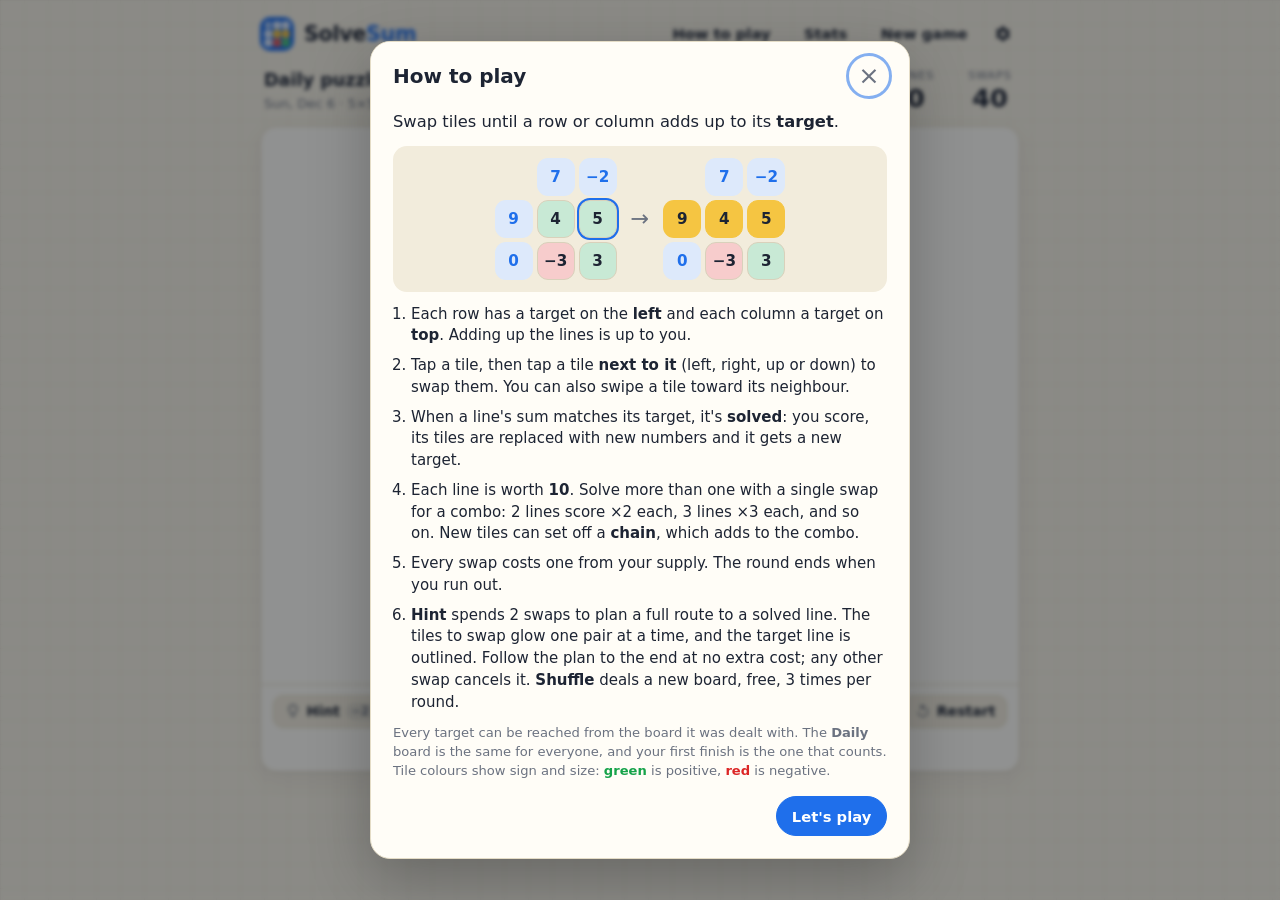
==== public/index.html @ 59e0a403 "Add SolveSum web game A single-page web version of the SolveSum Expo app, served as static assets fr" ====
<!doctype html>
<html lang="en">
<head>
  <meta charset="utf-8">
  <meta name="viewport" content="width=device-width, initial-scale=1, viewport-fit=cover">
  <title>SolveSum — a daily number-swapping sum puzzle</title>
  <meta name="description" content="Swap neighbouring tiles until a row or column adds up to its target. Clear lines, chain combos and make every swap count. A new SolveSum puzzle every day.">
  <meta name="theme-color" content="#f6f1e3" media="(prefers-color-scheme: light)">
  <meta name="theme-color" content="#10151c" media="(prefers-color-scheme: dark)">
  <link rel="canonical" href="https://solvesum.tryonlinux.com/">

  <meta property="og:type" content="website">
  <meta property="og:site_name" content="SolveSum">
  <meta property="og:title" content="SolveSum">
  <meta property="og:description" content="Swap tiles, match the sums, clear the lines. A new number puzzle every day.">
  <meta property="og:url" content="https://solvesum.tryonlinux.com/">
  <meta property="og:image" content="https://solvesum.tryonlinux.com/og-image.png">
  <meta property="og:image:type" content="image/png">
  <meta property="og:image:width" content="1200">
  <meta property="og:image:height" content="630">
  <meta property="og:image:alt" content="A grid of green and red number tiles with target sums along the top and left edges">
  <meta name="twitter:card" content="summary_large_image">
  <meta name="twitter:title" content="SolveSum">
  <meta name="twitter:description" content="Swap tiles, match the sums, clear the lines. A new number puzzle every day.">
  <meta name="twitter:image" content="https://solvesum.tryonlinux.com/og-image.png">

  <link rel="icon" href="favicon.svg" type="image/svg+xml">
  <link rel="apple-touch-icon" href="apple-touch-icon.png">
  <link rel="manifest" href="site.webmanifest">
  <meta name="apple-mobile-web-app-title" content="SolveSum">
  <link rel="stylesheet" href="style.css">
  <script type="application/ld+json">
  {
    "@context": "https://schema.org",
    "@type": "VideoGame",
    "name": "SolveSum",
    "url": "https://solvesum.tryonlinux.com/",
    "image": "https://solvesum.tryonlinux.com/og-image.png",
    "description": "A number puzzle. Swap neighbouring tiles on a grid until a row or column adds up to the target shown beside it. Solved lines refresh and score points; solve several with one swap for a combo. A new daily puzzle for everyone, plus random games from 2×2 to 10×10.",
    "genre": ["Puzzle", "Educational"],
    "applicationCategory": "Game",
    "gamePlatform": "Web browser",
    "playMode": "SinglePlayer",
    "operatingSystem": "Any",
    "inLanguage": "en",
    "author": { "@type": "Person", "name": "Jordan Tryon" },
    "offers": { "@type": "Offer", "price": "0", "priceCurrency": "USD" }
  }
  </script>
</head>
<body>
  <header class="topbar">
    <a class="brand" href="./" aria-label="SolveSum home">
      <img class="brand-mark" src="favicon.svg" alt="" width="34" height="34">
      <span class="brand-word">Solve<b>Sum</b></span>
    </a>
    <nav class="topnav">
      <button class="btn ghost" data-open="help" aria-label="How to play"><span class="lbl-full">How to play</span><span class="lbl-short">Help</span></button>
      <button class="btn ghost" data-open="stats" aria-label="Stats">Stats</button>
      <button class="btn ghost" data-open="new" aria-label="New game"><span class="lbl-full">New game</span><span class="lbl-short">New</span></button>
      <button class="btn ghost icon-btn" data-open="settings" aria-label="Settings">
        <svg viewBox="0 0 24 24" width="18" height="18" aria-hidden="true"><path fill="currentColor" d="M19.14 12.94c.04-.3.06-.61.06-.94s-.02-.64-.07-.94l2.03-1.58a.49.49 0 0 0 .12-.61l-1.92-3.32a.49.49 0 0 0-.59-.22l-2.39.96a7.03 7.03 0 0 0-1.62-.94l-.36-2.54A.48.48 0 0 0 13.92 2h-3.84a.48.48 0 0 0-.48.41l-.36 2.54c-.59.24-1.13.56-1.62.94l-2.39-.96a.49.49 0 0 0-.59.22L2.72 8.47a.48.48 0 0 0 .12.61l2.03 1.58c-.05.3-.07.63-.07.94s.02.64.07.94l-2.03 1.58a.49.49 0 0 0-.12.61l1.92 3.32c.12.22.37.29.59.22l2.39-.96c.5.38 1.03.7 1.62.94l.36 2.54c.05.24.24.41.48.41h3.84c.24 0 .44-.17.47-.41l.36-2.54c.59-.24 1.13-.56 1.62-.94l2.39.96c.22.08.47 0 .59-.22l1.92-3.32a.48.48 0 0 0-.12-.61l-2.01-1.58ZM12 15.6A3.6 3.6 0 1 1 12 8.4a3.6 3.6 0 0 1 0 7.2Z"/></svg>
      </button>
    </nav>
  </header>

  <main class="wrap">
    <section class="hud">
      <div class="hud-name">
        <span id="hudTitle">Daily puzzle</span>
        <span class="muted small" id="hudSub"></span>
      </div>
      <div class="hud-stat"><span class="label">Score</span><strong id="hudScore">0</strong></div>
      <div class="hud-stat"><span class="label">Lines</span><strong id="hudLines">0</strong></div>
      <div class="hud-stat"><span class="label">Swaps</span><strong id="hudSwaps">0</strong></div>
    </section>

    <section class="card board-card">
      <div class="stage" id="stage">
        <div class="board" id="board">
          <div class="corner" aria-hidden="true">Σ</div>
          <div class="col-heads" id="colHeads" role="group" aria-label="Column targets"></div>
          <div class="row-heads" id="rowHeads" role="group" aria-label="Row targets"></div>
          <div class="tiles" id="tiles" role="group" aria-label="Tiles. Use arrow keys to move, Enter to pick a tile, then Enter on a neighbour to swap."></div>
        </div>
        <div class="float" id="float" aria-hidden="true"></div>
      </div>

      <div class="tools">
        <button class="tool" id="hintBtn">
          <svg viewBox="0 0 24 24" width="16" height="16" aria-hidden="true"><path fill="currentColor" d="M9 21h6v-1.5H9V21Zm3-19a7 7 0 0 0-4 12.74V17a1 1 0 0 0 1 1h6a1 1 0 0 0 1-1v-2.26A7 7 0 0 0 12 2Zm2.85 11.1-.85.6V16h-4v-2.3l-.85-.6a5 5 0 1 1 5.7 0Z"/></svg>
          Hint <span class="cost">−2 swaps</span>
        </button>
        <button class="tool" id="shuffleBtn">
          <svg viewBox="0 0 24 24" width="16" height="16" aria-hidden="true"><path fill="currentColor" d="M10.59 9.17 5.41 4 4 5.41l5.17 5.17 1.42-1.41ZM14.5 4l2.04 2.04L4 18.59 5.41 20 17.96 7.46 20 9.5V4h-5.5Zm.33 9.41-1.41 1.41 3.13 3.13L14.5 20H20v-5.5l-2.04 2.04-3.13-3.13Z"/></svg>
          Shuffle <span class="cost" id="shuffleLeft">3 left</span>
        </button>
        <span class="spacer"></span>
        <button class="tool" id="restartBtn">
          <svg viewBox="0 0 24 24" width="16" height="16" aria-hidden="true"><path fill="currentColor" d="M12 5V1L7 6l5 5V7a6 6 0 1 1-6 6H4a8 8 0 1 0 8-8Z"/></svg>
          <span id="restartLbl">Restart</span>
        </button>
      </div>
      <p class="msg" id="msg" aria-live="polite"></p>
    </section>

    <section class="card done-bar" id="doneBar" hidden>
      <div>
        <strong id="doneTitle">Out of swaps</strong>
        <div class="muted small" id="doneSub"></div>
      </div>
      <div class="inline">
        <button class="btn" data-open="finish">Results</button>
        <button class="btn primary" data-open="new">New game</button>
      </div>
    </section>

    <noscript><section class="card notfound"><p>SolveSum needs JavaScript to run.</p></section></noscript>
  </main>

  <footer class="foot">
    <span>SolveSum</span> · <span id="footGame"></span> ·
    <a class="foot-link" href="https://github.com/tryonlinux/solvesum-web" target="_blank" rel="noopener noreferrer">
      <svg class="gh" viewBox="0 0 16 16" width="14" height="14" aria-hidden="true"><path fill="currentColor" d="M8 0C3.58 0 0 3.58 0 8c0 3.54 2.29 6.53 5.47 7.59.4.07.55-.17.55-.38 0-.19-.01-.82-.01-1.49-2.01.37-2.53-.49-2.69-.94-.09-.23-.48-.94-.82-1.13-.28-.15-.68-.52-.01-.53.63-.01 1.08.58 1.23.82.72 1.21 1.87.87 2.33.66.07-.52.28-.87.51-1.07-1.78-.2-3.64-.89-3.64-3.95 0-.87.31-1.59.82-2.15-.08-.2-.36-1.02.08-2.12 0 0 .67-.21 2.2.82.64-.18 1.32-.27 2-.27.68 0 1.36.09 2 .27 1.53-1.04 2.2-.82 2.2-.82.44 1.1.16 1.92.08 2.12.51.56.82 1.27.82 2.15 0 3.07-1.87 3.75-3.65 3.95.29.25.54.73.54 1.48 0 1.07-.01 1.93-.01 2.2 0 .21.15.46.55.38A8.012 8.012 0 0 0 16 8c0-4.42-3.58-8-8-8Z"/></svg>
      Source
    </a> ·
    <a class="foot-link" href="https://par.tryonlinux.com/">Also try Par for the Curve ⛳</a>
  </footer>

  <div class="toast" id="toast" role="status" aria-live="polite"></div>

  <!-- How to play -->
  <dialog id="dlg-help">
    <div class="dlg">
      <header><h2>How to play</h2><button class="x" data-close aria-label="Close">×</button></header>
      <p class="lead">Swap tiles until a row or column adds up to its <b>target</b>.</p>
      <div class="demo" aria-hidden="true">
        <div class="demo-grid">
          <span class="d-hdr"></span><span class="d-hdr">7</span><span class="d-hdr">−2</span>
          <span class="d-hdr">9</span><span class="d-tile pos">4</span><span class="d-tile pos d-sel">5</span>
          <span class="d-hdr">0</span><span class="d-tile neg">−3</span><span class="d-tile pos">3</span>
        </div>
        <div class="demo-arrow">→</div>
        <div class="demo-grid">
          <span class="d-hdr"></span><span class="d-hdr">7</span><span class="d-hdr">−2</span>
          <span class="d-hdr d-hit">9</span><span class="d-tile pos d-hit">4</span><span class="d-tile pos d-hit">5</span>
          <span class="d-hdr">0</span><span class="d-tile neg">−3</span><span class="d-tile pos">3</span>
        </div>
      </div>
      <ol class="steps">
        <li>Each row has a target on the <b>left</b> and each column a target on <b>top</b>. Adding up the lines is up to you.</li>
        <li>Tap a tile, then tap a tile <b>next to it</b> (left, right, up or down) to swap them. You can also swipe a tile toward its neighbour.</li>
        <li>When a line's sum matches its target, it's <b>solved</b>: you score, its tiles are replaced with new numbers and it gets a new target.</li>
        <li>Each line is worth <b>10</b>. Solve more than one with a single swap for a combo: 2 lines score ×2 each, 3 lines ×3 each, and so on. New tiles can set off a <b>chain</b>, which adds to the combo.</li>
        <li>Every swap costs one from your supply. The round ends when you run out.</li>
        <li><b>Hint</b> spends 2 swaps to plan a full route to a solved line. The tiles to swap glow one pair at a time, and the target line is outlined. Follow the plan to the end at no extra cost; any other swap cancels it. <b>Shuffle</b> deals a new board, free, 3 times per round.</li>
      </ol>
      <p class="fine">Every target can be reached from the board it was dealt with. The <b>Daily</b> board is the same for everyone, and your first finish is the one that counts. Tile colours show sign and size: <span class="c-pos">green</span> is positive, <span class="c-neg">red</span> is negative.</p>
      <div class="dlg-actions"><button class="btn primary" data-close>Let's play</button></div>
    </div>
  </dialog>

  <!-- Stats -->
  <dialog id="dlg-stats">
    <div class="dlg">
      <header><h2>Your stats</h2><button class="x" data-close aria-label="Close">×</button></header>
      <div class="stat-grid" id="statGrid"></div>
      <p class="center muted small" id="statNext"></p>
      <h3>Best by grid size</h3>
      <div class="size-bests" id="sizeBests"></div>
      <h3>Recent rounds</h3>
      <div id="recentRounds"></div>
      <p class="fine">Stats are saved in this browser only. They don't sync to your other devices.</p>
    </div>
  </dialog>

  <!-- New game -->
  <dialog id="dlg-new">
    <div class="dlg">
      <header><h2>New game</h2><button class="x" data-close aria-label="Close">×</button></header>
      <div class="option">
        <div>
          <strong>Daily puzzle</strong>
          <div class="muted small" id="dailyStatus">Same 5×5 board for everyone today.</div>
        </div>
        <button class="btn primary" id="playDaily">Play daily</button>
      </div>
      <div class="option">
        <div>
          <strong>Random game</strong>
          <div class="muted small">A new board, with a code you can share.</div>
        </div>
        <div class="inline">
          <div class="stepper" role="group" aria-label="Grid size">
            <button class="tool icon" id="sizeDown" aria-label="Smaller grid">−</button>
            <output id="sizeValue" aria-live="polite">6×6</output>
            <button class="tool icon" id="sizeUp" aria-label="Bigger grid">+</button>
          </div>
          <button class="btn" id="playRandom">Start</button>
        </div>
      </div>
      <form class="option" id="codeForm">
        <label for="codeInput"><strong>Game code</strong>
          <span class="muted small">Play a friend's board.</span></label>
        <div class="inline">
          <input id="codeInput" maxlength="11" placeholder="e.g. K3F9QZ-6" autocapitalize="characters" autocomplete="off" spellcheck="false">
          <button class="btn">Go</button>
        </div>
      </form>
      <div class="option subtle">
        <div>
          <strong>Current game</strong>
          <div class="muted small" id="currentGameInfo"></div>
        </div>
        <button class="btn ghost" id="copyLink">Copy link</button>
      </div>
    </div>
  </dialog>

  <!-- Settings -->
  <dialog id="dlg-settings">
    <div class="dlg">
      <header><h2>Settings</h2><button class="x" data-close aria-label="Close">×</button></header>
      <label class="option switch-row">
        <span><strong>Tile colours</strong><span class="muted small">Tint tiles green or red by sign and size.</span></span>
        <input type="checkbox" role="switch" class="switch" data-setting="colors">
      </label>
      <label class="option switch-row">
        <span><strong>Highlight swaps</strong><span class="muted small">Outline the tiles a selected tile can swap with.</span></span>
        <input type="checkbox" role="switch" class="switch" data-setting="moves">
      </label>
      <label class="option switch-row">
        <span><strong>Sound</strong><span class="muted small">Quiet clicks and chimes.</span></span>
        <input type="checkbox" role="switch" class="switch" data-setting="sound">
      </label>
    </div>
  </dialog>

  <!-- Round complete -->
  <dialog id="dlg-finish">
    <div class="dlg">
      <header><h2 id="finTitle">Round complete</h2><button class="x" data-close aria-label="Close">×</button></header>
      <div class="big-score"><strong id="finScore">0</strong><span class="muted">points</span></div>
      <p class="center muted" id="finLine"></p>
      <p class="center badge-line" id="finBadge" hidden></p>
      <pre class="emoji-card" id="finEmoji"></pre>
      <p class="center muted small" id="finNext"></p>
      <div class="dlg-actions">
        <button class="btn" id="shareBtn">Share result</button>
        <button class="btn ghost" data-open="stats">Stats</button>
        <button class="btn primary" data-open="new">New game</button>
      </div>
    </div>
  </dialog>

  <script src="game.js"></script>
</body>
</html>
---- public/style.css ----
:root {
  --bg: #f6f1e3;
  --surface: #fffdf7;
  --surface-2: #f2ecdc;
  --ink: #1d2433;
  --muted: #6b7280;
  --line: #e4dcc6;
  --accent: #1f6feb;
  --accent-hover: #1a5fcc;
  --accent-ink: #ffffff;
  --accent-soft: #dde9fb;
  --tile: #ffffff;
  --tile-edge: #d9d1bb;
  --pos: #16a34a;
  --neg: #dc2626;
  --tint-max: 78%;
  --select: #bfe0f5;
  --gold: #f5c542;
  --warn: #c2410c;
  --paper-line: rgba(29, 36, 51, 0.035);
  --radius: 16px;
  --shadow: 0 1px 2px rgba(29, 36, 51, 0.05), 0 8px 24px rgba(29, 36, 51, 0.06);
  --font: ui-rounded, "SF Pro Rounded", system-ui, -apple-system, "Segoe UI", Roboto, "Helvetica Neue", Arial, sans-serif;
  color-scheme: light;
}

@media (prefers-color-scheme: dark) {
  :root {
    --bg: #10151c;
    --surface: #171e27;
    --surface-2: #1d2631;
    --ink: #e7eaee;
    --muted: #97a1ae;
    --line: #293441;
    --accent: #5b9dff;
    --accent-hover: #74adff;
    --accent-ink: #06142b;
    --accent-soft: #18263a;
    --tile: #222c38;
    --tile-edge: #33404f;
    --pos: #22c55e;
    --neg: #ef4444;
    --tint-max: 45%;
    --select: #1f4a6e;
    --gold: #b98f1c;
    --warn: #fb923c;
    --paper-line: rgba(255, 255, 255, 0.025);
    --shadow: 0 1px 2px rgba(0, 0, 0, 0.3), 0 8px 24px rgba(0, 0, 0, 0.25);
    color-scheme: dark;
  }
}

* { box-sizing: border-box; }
[hidden] { display: none !important; }

html { -webkit-text-size-adjust: 100%; }

body {
  margin: 0;
  font-family: var(--font);
  font-size: 15px;
  line-height: 1.45;
  color: var(--ink);
  background-color: var(--bg);
  background-image:
    linear-gradient(var(--paper-line) 1px, transparent 1px),
    linear-gradient(90deg, var(--paper-line) 1px, transparent 1px);
  background-size: 24px 24px;
  min-height: 100vh;
  padding-inline: max(16px, env(safe-area-inset-left)) max(16px, env(safe-area-inset-right));
}

button, input, output { font: inherit; color: inherit; }

.muted { color: var(--muted); }
.small { font-size: 0.82rem; }
.center { text-align: center; }
.offscreen { position: fixed; left: -9999px; top: 0; opacity: 0; }

/* ---------- top bar ---------- */
.topbar {
  max-width: 760px;
  margin: 0 auto;
  display: flex;
  align-items: center;
  justify-content: space-between;
  gap: 12px;
  padding-block: max(14px, env(safe-area-inset-top)) 6px;
}
.brand {
  display: flex;
  align-items: center;
  gap: 10px;
  color: inherit;
  text-decoration: none;
  font-size: 1.3rem;
  font-weight: 700;
  letter-spacing: -0.02em;
  flex: none;
}
.brand b { color: var(--accent); }
.brand-mark { width: 34px; height: 34px; border-radius: 10px; display: block; }
.topnav { display: flex; gap: 2px; align-items: center; }
.lbl-short { display: none; }

/* ---------- buttons ---------- */
.btn {
  appearance: none;
  border: 1px solid var(--line);
  background: var(--surface);
  color: var(--ink);
  padding: 0.55em 1em;
  border-radius: 999px;
  cursor: pointer;
  font-weight: 600;
  font-size: 0.92rem;
  white-space: nowrap;
  transition: background-color 0.15s, border-color 0.15s, transform 0.08s;
}
.btn:hover { border-color: var(--muted); }
.btn:active { transform: translateY(1px); }
.btn:disabled { opacity: 0.45; cursor: not-allowed; transform: none; }
.btn.primary { background: var(--accent); border-color: var(--accent); color: var(--accent-ink); }
.btn.primary:hover { background: var(--accent-hover); border-color: var(--accent-hover); }
.btn.ghost { background: transparent; border-color: transparent; }
.btn.ghost:hover { background: var(--surface-2); border-color: var(--line); }
.icon-btn { display: inline-grid; place-items: center; padding: 0.5em; }
:focus-visible { outline: 3px solid color-mix(in srgb, var(--accent) 55%, transparent); outline-offset: 2px; }

/* ---------- layout ---------- */
.wrap {
  max-width: 760px;
  margin: 0 auto;
  display: grid;
  grid-template-columns: minmax(0, 1fr);
  gap: 12px;
  padding-block: 8px 20px;
}
.wrap > * { min-width: 0; }
.card {
  background: var(--surface);
  border: 1px solid var(--line);
  border-radius: var(--radius);
  box-shadow: var(--shadow);
}
.inline { display: flex; gap: 6px; align-items: center; flex-wrap: wrap; }

/* ---------- HUD ---------- */
.hud {
  display: grid;
  grid-template-columns: minmax(0, 1fr) repeat(3, auto);
  align-items: center;
  gap: 4px 22px;
  padding-inline: 4px;
}
.hud .label {
  display: block;
  font-size: 0.7rem;
  text-transform: uppercase;
  letter-spacing: 0.08em;
  color: var(--muted);
}
.hud strong { display: inline-block; font-size: 1.6rem; line-height: 1.1; font-variant-numeric: tabular-nums; }
.hud-name { display: flex; flex-direction: column; min-width: 0; }
.hud-name > span { white-space: nowrap; overflow: hidden; text-overflow: ellipsis; }
.hud-name > span:first-child { font-weight: 700; font-size: 1.1rem; }
.hud-stat { text-align: center; min-width: 52px; }
#hudSwaps.low { color: var(--warn); }
.bump { animation: bump 0.35s ease-out; }
@keyframes bump { 40% { transform: scale(1.25); color: var(--accent); } }

/* ---------- board ---------- */
.board-card { overflow: hidden; }
.stage {
  position: relative;
  display: flex;
  justify-content: center;
  padding: 16px 8px 12px;
}
.board {
  --n: 5;
  --cell: 56px;
  --gap: 5px;
  --font: 18px;
  display: grid;
  grid-template-columns: var(--cell) auto;
  grid-template-rows: var(--cell) auto;
  gap: var(--gap);
  font-variant-numeric: tabular-nums;
}
.corner {
  display: grid;
  place-items: center;
  color: var(--muted);
  font-size: calc(var(--font) * 1.1);
  opacity: 0.6;
}
.col-heads { display: grid; grid-template-columns: repeat(var(--n), var(--cell)); gap: var(--gap); }
.row-heads { display: grid; grid-template-rows: repeat(var(--n), var(--cell)); gap: var(--gap); }
.tiles {
  display: grid;
  grid-template-columns: repeat(var(--n), var(--cell));
  grid-auto-rows: var(--cell);
  gap: var(--gap);
  touch-action: none;
  user-select: none;
  -webkit-user-select: none;
}

.hdr {
  display: flex;
  flex-direction: column;
  align-items: center;
  justify-content: center;
  border-radius: calc(var(--cell) * 0.28);
  background: var(--accent-soft);
  color: var(--accent);
  font-size: var(--font);
  line-height: 1.05;
  transition: background-color 0.15s, box-shadow 0.15s;
}
.hdr-t { font-weight: 800; }
.hdr.long, .tile.long { font-size: calc(var(--font) * 0.88); letter-spacing: -0.05em; }
.hdr.goal { box-shadow: inset 0 0 0 2px var(--gold); background: color-mix(in srgb, var(--gold) 30%, var(--accent-soft)); }
.hdr.focus { box-shadow: inset 0 0 0 2px var(--accent); }
.hdr.hit { animation: hdrHit 0.48s ease-out; }
.hdr.fresh { animation: fresh 0.35s ease-out; }
@keyframes hdrHit {
  0%, 60% { background: var(--gold); color: var(--ink); transform: scale(1.08); }
}

.tile {
  --f: 0;
  --tint: var(--tile);
  appearance: none;
  display: grid;
  place-items: center;
  width: var(--cell);
  height: var(--cell);
  padding: 0;
  border: 1px solid var(--tile-edge);
  border-radius: calc(var(--cell) * 0.32);
  background: color-mix(in srgb, var(--tint) calc(var(--f) * var(--tint-max)), var(--tile));
  color: var(--ink);
  font-weight: 800;
  font-size: var(--font);
  letter-spacing: -0.02em;
  cursor: pointer;
  box-shadow: 0 1px 0 var(--tile-edge), 0 2px 4px rgba(29, 36, 51, 0.06);
  transition: background-color 0.2s, transform 0.12s, box-shadow 0.12s;
  -webkit-tap-highlight-color: transparent;
}
.tile.pos { --tint: var(--pos); }
.tile.neg { --tint: var(--neg); }
.tile:hover { transform: translateY(-1px); }
.tile.selected {
  background: var(--select);
  border-color: var(--accent);
  box-shadow: 0 0 0 3px color-mix(in srgb, var(--accent) 45%, transparent), 0 6px 14px rgba(29, 36, 51, 0.15);
  transform: translateY(-2px) scale(1.05);
  z-index: 1;
}
.tile.can-swap { border: 2px dashed var(--accent); }
.tile.hint { box-shadow: 0 0 0 3px var(--gold); animation: hint 1.1s ease-in-out infinite; z-index: 1; }
.tile.slide { animation: slide 0.16s ease-out; z-index: 2; }
.tile.hit { animation: tileHit 0.48s ease-out; }
.tile.fresh { animation: fresh 0.35s ease-out; }
.tile:disabled { cursor: default; transform: none; }
.board.done .tiles { opacity: 0.55; filter: saturate(0.6); }

@keyframes slide { from { transform: translate(var(--dx, 0), var(--dy, 0)); } }
@keyframes tileHit {
  0%, 55% { background: var(--gold); transform: scale(1.1); border-color: var(--gold); }
}
@keyframes fresh { from { transform: scale(0.5); opacity: 0; } }
@keyframes hint {
  50% { box-shadow: 0 0 0 4px var(--gold), 0 0 18px var(--gold); transform: scale(1.06); }
}
.tiles.shake { animation: shake 0.33s; }
@keyframes shake {
  25%, 75% { transform: translateX(6px); }
  50% { transform: translateX(-6px); }
}

.float {
  position: absolute;
  left: 50%;
  top: 42%;
  transform: translate(-50%, -50%);
  display: flex;
  flex-direction: column;
  align-items: center;
  pointer-events: none;
  opacity: 0;
  z-index: 5;
  text-shadow: 0 2px 10px var(--surface), 0 0 2px var(--surface);
}
.float strong { font-size: 2.6rem; font-weight: 900; color: var(--accent); line-height: 1; }
.float span { font-weight: 800; font-size: 1rem; color: var(--warn); text-transform: uppercase; letter-spacing: 0.06em; }
.float.show { animation: floatUp 1s ease-out; }
@keyframes floatUp {
  0% { opacity: 0; transform: translate(-50%, -30%) scale(0.7); }
  20% { opacity: 1; transform: translate(-50%, -50%) scale(1.05); }
  70% { opacity: 1; }
  100% { opacity: 0; transform: translate(-50%, -110%) scale(1); }
}

/* ---------- tools ---------- */
.tools {
  display: flex;
  align-items: center;
  gap: 8px;
  flex-wrap: wrap;
  padding: 10px 12px;
  border-top: 1px solid var(--line);
}
.spacer { flex: 1; }
.tool {
  appearance: none;
  display: inline-flex;
  align-items: center;
  gap: 6px;
  border: 1px solid var(--line);
  background: var(--surface-2);
  border-radius: 10px;
  padding: 0.4em 0.75em;
  cursor: pointer;
  font-weight: 600;
  font-size: 0.88rem;
  white-space: nowrap;
}
.tool:hover { border-color: var(--muted); }
.tool:disabled { opacity: 0.45; cursor: not-allowed; }
.tool svg { color: var(--muted); flex: none; }
.tool.icon { width: 34px; justify-content: center; padding: 0.35em 0; font-size: 1.1rem; }
.tool.armed { border-color: var(--warn); color: var(--warn); }
.tool.armed svg { color: var(--warn); }
.cost {
  font-size: 0.72rem;
  font-weight: 700;
  color: var(--muted);
  background: color-mix(in srgb, var(--muted) 14%, transparent);
  border-radius: 999px;
  padding: 0 0.5em;
}
.msg {
  margin: 0;
  padding: 0 14px 12px;
  min-height: 1.5em;
  text-align: center;
  color: var(--muted);
  font-size: 0.9rem;
}

.done-bar {
  display: flex;
  justify-content: space-between;
  align-items: center;
  gap: 12px;
  flex-wrap: wrap;
  padding: 12px 16px;
  background: var(--accent-soft);
  border-color: color-mix(in srgb, var(--accent) 30%, var(--line));
  animation: pop 0.35s ease-out;
}
@keyframes pop { from { transform: scale(0.97); opacity: 0; } to { transform: scale(1); opacity: 1; } }

/* ---------- footer ---------- */
.foot {
  max-width: 760px;
  margin: 0 auto;
  padding-block: 0 max(28px, env(safe-area-inset-bottom));
  text-align: center;
  font-size: 0.8rem;
  color: var(--muted);
}
.foot-link { color: inherit; text-decoration: none; border-bottom: 1px solid transparent; display: inline-flex; align-items: center; gap: 4px; }
.foot-link:hover { color: var(--ink); border-bottom-color: var(--line); }

/* ---------- toast ---------- */
.toast {
  position: fixed;
  left: 50%;
  bottom: max(20px, env(safe-area-inset-bottom));
  transform: translate(-50%, 20px);
  background: var(--ink);
  color: var(--bg);
  padding: 10px 16px;
  border-radius: 12px;
  font-size: 0.9rem;
  max-width: calc(100vw - 32px);
  opacity: 0;
  pointer-events: none;
  transition: opacity 0.2s, transform 0.2s;
  z-index: 50;
  text-align: center;
}
.toast.show { opacity: 1; transform: translate(-50%, 0); }

/* ---------- dialogs ---------- */
dialog {
  border: 1px solid var(--line);
  border-radius: 20px;
  padding: 0;
  width: min(540px, calc(100vw - 32px));
  max-height: calc(100dvh - 48px);
  overflow: auto;
  overscroll-behavior: contain;
  background: var(--surface);
  color: var(--ink);
  box-shadow: 0 20px 60px rgba(0, 0, 0, 0.25);
}
dialog::backdrop { background: rgba(10, 14, 20, 0.45); backdrop-filter: blur(2px); }
dialog[open] { animation: pop 0.2s ease-out; }
.dlg { padding: 20px 22px 22px; }
.dlg header {
  position: sticky;
  top: -20px;
  z-index: 2;
  display: flex;
  justify-content: space-between;
  align-items: center;
  margin: -20px -22px 10px;
  padding: 16px 22px 6px;
  background: var(--surface);
}
.dlg h2 { margin: 0; font-size: 1.25rem; }
.dlg h3 { margin: 18px 0 8px; font-size: 0.78rem; text-transform: uppercase; letter-spacing: 0.08em; color: var(--muted); }
.x {
  appearance: none;
  border: none;
  background: transparent;
  font-size: 1.6rem;
  line-height: 1;
  cursor: pointer;
  color: var(--muted);
  width: 36px;
  height: 36px;
  border-radius: 50%;
}
.x:hover { background: var(--surface-2); color: var(--ink); }
.lead { margin: 0 0 12px; font-size: 1.02rem; }
.steps { padding-left: 1.2em; margin: 12px 0 10px; }
.steps li { margin-bottom: 8px; }
.c-pos { color: var(--pos); font-weight: 700; }
.c-neg { color: var(--neg); font-weight: 700; }
.fine { color: var(--muted); font-size: 0.82rem; margin: 10px 0 0; }
.dlg-actions { display: flex; gap: 8px; justify-content: flex-end; flex-wrap: wrap; margin-top: 16px; }

.demo {
  display: flex;
  align-items: center;
  justify-content: center;
  gap: 14px;
  padding: 12px;
  border-radius: 14px;
  background: var(--surface-2);
}
.demo-arrow { font-size: 1.4rem; color: var(--muted); }
.demo-grid {
  display: grid;
  grid-template-columns: repeat(3, 38px);
  grid-auto-rows: 38px;
  gap: 4px;
  font-weight: 800;
  font-size: 0.95rem;
}
.demo-grid span { display: grid; place-items: center; border-radius: 11px; }
.d-hdr:not(:empty) { background: var(--accent-soft); color: var(--accent); }
.d-tile { border: 1px solid var(--tile-edge); background: var(--tile); }
.d-tile.pos { background: color-mix(in srgb, var(--pos) calc(0.3 * var(--tint-max)), var(--tile)); }
.d-tile.neg { background: color-mix(in srgb, var(--neg) calc(0.3 * var(--tint-max)), var(--tile)); }
.d-sel { box-shadow: 0 0 0 2px var(--accent); }
.demo-grid .d-hit { background: var(--gold); color: var(--ink); border-color: var(--gold); }

.option {
  display: flex;
  justify-content: space-between;
  align-items: center;
  gap: 12px;
  flex-wrap: wrap;
  padding: 12px 0;
  border-bottom: 1px solid var(--line);
  margin: 0;
}
.option:last-child { border-bottom: none; }
.option label, .switch-row > span { display: flex; flex-direction: column; }
.switch-row { cursor: pointer; flex-wrap: nowrap; }
.dlg input:not([type]) {
  border: 1px solid var(--line);
  background: var(--surface-2);
  border-radius: 10px;
  padding: 0.5em 0.75em;
  min-width: 0;
  width: 140px;
}
.dlg input:not([type]):focus { outline: none; border-color: var(--accent); }
#codeInput { text-transform: uppercase; letter-spacing: 0.06em; }
.stepper { display: inline-flex; align-items: center; gap: 4px; }
.stepper output { min-width: 3.4em; text-align: center; font-weight: 700; font-variant-numeric: tabular-nums; }

.switch {
  appearance: none;
  flex: none;
  position: relative;
  width: 46px;
  height: 28px;
  margin: 0;
  border-radius: 999px;
  background: var(--line);
  cursor: pointer;
  transition: background-color 0.18s;
}
.switch::after {
  content: "";
  position: absolute;
  top: 3px;
  left: 3px;
  width: 22px;
  height: 22px;
  border-radius: 50%;
  background: #fff;
  box-shadow: 0 1px 3px rgba(0, 0, 0, 0.25);
  transition: transform 0.18s;
}
.switch:checked { background: var(--accent); }
.switch:checked::after { transform: translateX(18px); }

.stat-grid { display: grid; grid-template-columns: repeat(4, minmax(0, 1fr)); gap: 8px; }
.stat {
  display: flex;
  flex-direction: column;
  align-items: center;
  padding: 10px 4px;
  border-radius: 12px;
  background: var(--surface-2);
  text-align: center;
}
.stat strong { font-size: 1.7rem; line-height: 1.1; font-variant-numeric: tabular-nums; }
.stat span { font-size: 0.72rem; color: var(--muted); }
#statNext { margin: 10px 0 0; }
.size-bests { display: grid; grid-template-columns: repeat(9, minmax(0, 1fr)); gap: 4px; }
.size-best {
  display: flex;
  flex-direction: column;
  align-items: center;
  padding: 6px 4px;
  border-radius: 10px;
  border: 1px solid var(--line);
  font-variant-numeric: tabular-nums;
}
.size-best span { font-size: 0.72rem; color: var(--muted); }
.size-best.none strong { color: var(--muted); font-weight: 500; }
.table-scroll { overflow-x: auto; max-height: 40vh; }
.rounds { width: 100%; border-collapse: collapse; font-variant-numeric: tabular-nums; font-size: 0.88rem; }
.rounds th { text-align: left; color: var(--muted); font-weight: 600; font-size: 0.74rem; text-transform: uppercase; letter-spacing: 0.05em; padding: 6px 8px; border-bottom: 1px solid var(--line); }
.rounds td { padding: 7px 8px; border-bottom: 1px solid var(--line); white-space: nowrap; }
.rounds .num { text-align: right; }
.rounds tr:last-child td { border-bottom: none; }
.empty { text-align: center; color: var(--muted); padding: 16px 0; margin: 0; }

.big-score { display: flex; justify-content: center; align-items: baseline; gap: 10px; margin: 6px 0 0; }
.big-score strong { font-size: 3.6rem; line-height: 1; font-variant-numeric: tabular-nums; color: var(--accent); }
.badge-line { font-weight: 700; color: var(--warn); margin: 4px 0 0; }
.emoji-card {
  text-align: center;
  font-size: 1.15rem;
  line-height: 1.35;
  letter-spacing: 0.08em;
  margin: 10px 0;
  font-family: inherit;
  white-space: pre-wrap;
}
#finLine, #finNext { margin: 6px 0 0; }

/* ---------- confetti ---------- */
.confetti { position: fixed; inset: 0; pointer-events: none; overflow: hidden; z-index: 60; }
.confetti span {
  position: absolute;
  top: -16px;
  width: 8px;
  height: 12px;
  border-radius: 2px;
  animation: fall var(--d, 2s) cubic-bezier(0.25, 0.4, 0.6, 1) forwards;
}
@keyframes fall {
  to { transform: translate(var(--x, 0), 105vh) rotate(var(--r, 360deg)); opacity: 0.8; }
}

/* ---------- small screens ---------- */
@media (max-width: 640px) {
  .topbar { padding-block: max(10px, env(safe-area-inset-top)) 2px; gap: 6px; }
  .brand { font-size: 1.1rem; gap: 8px; }
  .brand-mark { width: 28px; height: 28px; border-radius: 8px; }
  .topnav .btn { padding-inline: 0.55em; font-size: 0.82rem; }
  .hud { gap: 2px 12px; }
  .hud .label { font-size: 0.62rem; letter-spacing: 0.06em; }
  .hud strong { font-size: 1.25rem; }
  .hud-name > span:first-child { font-size: 0.95rem; }
  .hud-name > span:last-child { font-size: 0.74rem; }
  .hud-stat { min-width: 36px; }
  .stage { padding: 12px 4px 10px; }
  .tools { gap: 6px; padding: 8px 10px; }
  .tool { padding: 0.35em 0.6em; font-size: 0.82rem; }
  .stat-grid { grid-template-columns: repeat(2, minmax(0, 1fr)); }
  .size-bests { grid-template-columns: repeat(5, minmax(0, 1fr)); }
  .option > .btn { width: 100%; }
  .dlg { padding: 16px 16px 18px; }
  .dlg header { top: -16px; margin: -16px -16px 8px; padding: 12px 16px 6px; }
  .steps { font-size: 0.9rem; padding-left: 1.1em; }
  .steps li { margin-bottom: 6px; }
  .demo { gap: 8px; padding: 8px; }
  .demo-grid { grid-template-columns: repeat(3, 32px); grid-auto-rows: 32px; font-size: 0.85rem; }
}

@media (max-width: 470px) {
  .lbl-full { display: none; }
  .lbl-short { display: inline; }
  .cost { display: none; }
}

@media (max-width: 345px) {
  .brand-word { display: none; }
}

/* Landscape phones: buttons beside the board so everything fits one screen. */
@media (max-height: 540px) and (orientation: landscape) {
  .topbar { padding-block: max(6px, env(safe-area-inset-top)) 0; }
  .brand { font-size: 1.05rem; }
  .brand-mark { width: 26px; height: 26px; border-radius: 8px; }
  .topnav .btn { padding-block: 0.35em; font-size: 0.82rem; }
  .wrap { gap: 6px; padding-block: 4px 12px; }
  .hud strong { font-size: 1.15rem; }
  .hud .label { font-size: 0.6rem; }
  .hud-name > span:first-child { font-size: 0.95rem; }
  .board-card { display: grid; grid-template-columns: minmax(0, 1.5fr) minmax(170px, 1fr); align-items: center; }
  .stage { grid-row: 1 / span 2; padding: 10px 6px; }
  .tools { flex-direction: column; align-items: stretch; border-top: none; align-self: end; }
  .tools .spacer { display: none; }
  .tool { justify-content: center; }
  .msg { align-self: start; padding-top: 4px; }
}

@media (prefers-reduced-motion: reduce) {
  *, *::before, *::after { animation-duration: 0.001ms !important; animation-iteration-count: 1 !important; transition-duration: 0.001ms !important; }
}

/* ---------- 404 ---------- */
.notfound { text-align: center; padding: 56px 20px; }
.notfound h1 { font-size: 1.9rem; margin: 0 0 6px; letter-spacing: -0.01em; }
.notfound p { margin: 0 0 20px; }
.notfound .btn { display: inline-block; text-decoration: none; }
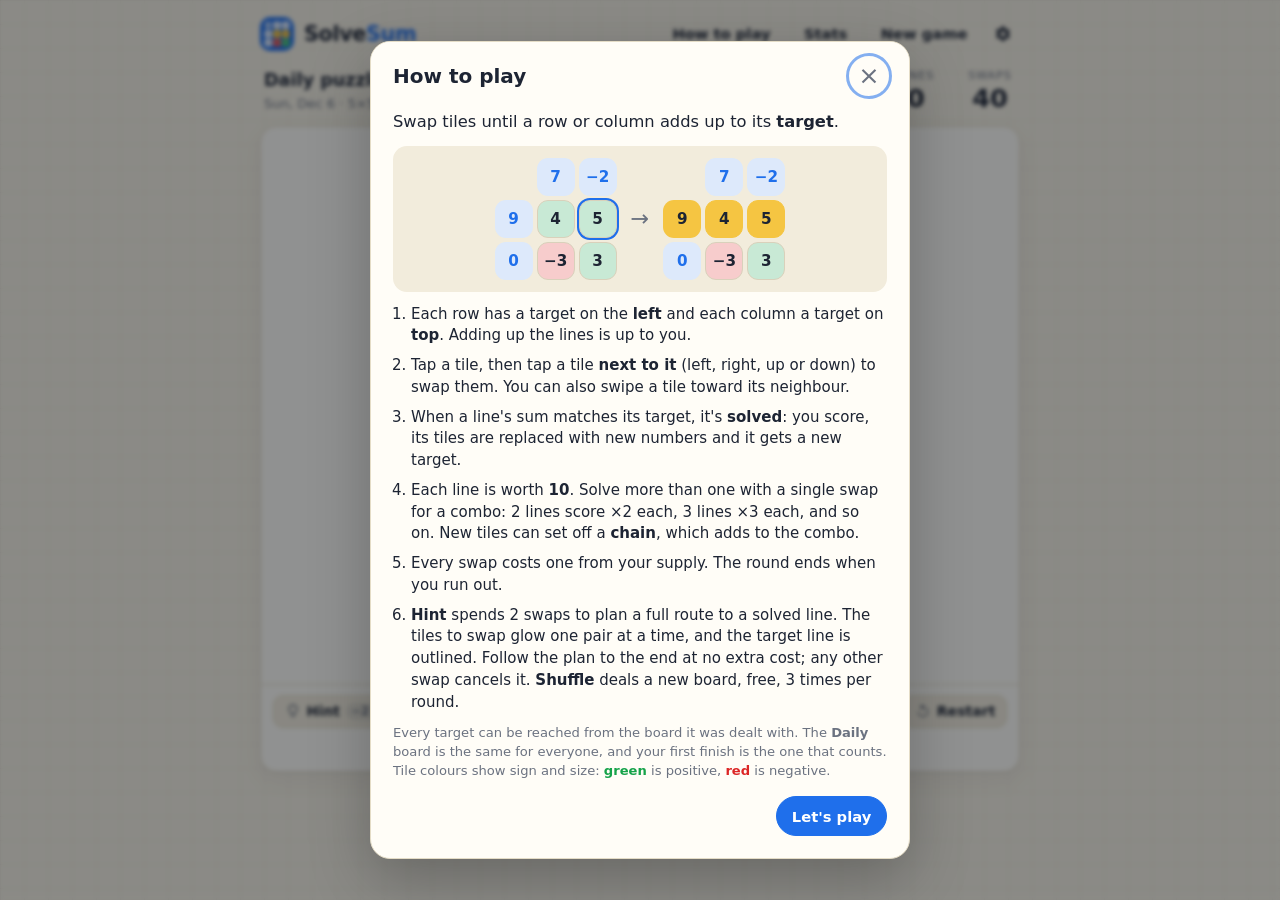
==== commit 12ccff0a: "Add Buy Me a Coffee support line to footer Co-Authored-By: Claude Opus 5 <noreply@anthropic.com>" ====
--- a/public/index.html
+++ b/public/index.html
@@ -119,12 +119,14 @@
   </main>
 
   <footer class="foot">
-    <span>SolveSum</span> · <span id="footGame"></span> ·
-    <a class="foot-link" href="https://github.com/tryonlinux/solvesum-web" target="_blank" rel="noopener noreferrer">
+    <span class="foot-group"><span>SolveSum</span><span class="sep" aria-hidden="true">·</span><span id="footGame"></span></span>
+    <span class="sep foot-gsep" aria-hidden="true">·</span>
+    <span class="foot-group"><a class="foot-link" href="https://github.com/tryonlinux/solvesum-web" target="_blank" rel="noopener noreferrer">
       <svg class="gh" viewBox="0 0 16 16" width="14" height="14" aria-hidden="true"><path fill="currentColor" d="M8 0C3.58 0 0 3.58 0 8c0 3.54 2.29 6.53 5.47 7.59.4.07.55-.17.55-.38 0-.19-.01-.82-.01-1.49-2.01.37-2.53-.49-2.69-.94-.09-.23-.48-.94-.82-1.13-.28-.15-.68-.52-.01-.53.63-.01 1.08.58 1.23.82.72 1.21 1.87.87 2.33.66.07-.52.28-.87.51-1.07-1.78-.2-3.64-.89-3.64-3.95 0-.87.31-1.59.82-2.15-.08-.2-.36-1.02.08-2.12 0 0 .67-.21 2.2.82.64-.18 1.32-.27 2-.27.68 0 1.36.09 2 .27 1.53-1.04 2.2-.82 2.2-.82.44 1.1.16 1.92.08 2.12.51.56.82 1.27.82 2.15 0 3.07-1.87 3.75-3.65 3.95.29.25.54.73.54 1.48 0 1.07-.01 1.93-.01 2.2 0 .21.15.46.55.38A8.012 8.012 0 0 0 16 8c0-4.42-3.58-8-8-8Z"/></svg>
-      Source
-    </a> ·
-    <a class="foot-link" href="https://par.tryonlinux.com/">Also try Par for the Curve ⛳</a>
+      Source on GitHub
+    </a></span>
+    <a class="foot-link foot-also" href="https://par.tryonlinux.com/">Also try Par for the Curve ⛳</a>
+    <p class="foot-support">Find this useful? You can support it with a <a href="https://buymeacoffee.com/tryomas" target="_blank" rel="noopener noreferrer">coffee</a>. Thanks!</p>
   </footer>
 
   <div class="toast" id="toast" role="status" aria-live="polite"></div>
--- a/public/style.css
+++ b/public/style.css
@@ -370,12 +370,36 @@
   max-width: 760px;
   margin: 0 auto;
   padding-block: 0 max(28px, env(safe-area-inset-bottom));
+  display: flex;
+  flex-wrap: wrap;
+  justify-content: center;
+  align-items: center;
+  gap: 4px 0;
   text-align: center;
   font-size: 0.8rem;
+  line-height: 1.4;
   color: var(--muted);
 }
-.foot-link { color: inherit; text-decoration: none; border-bottom: 1px solid transparent; display: inline-flex; align-items: center; gap: 4px; }
-.foot-link:hover { color: var(--ink); border-bottom-color: var(--line); }
+.foot .sep { margin-inline: 0.5em; }
+.foot-group { display: inline-flex; flex-wrap: wrap; justify-content: center; align-items: center; }
+.foot-also { flex-basis: 100%; justify-content: center; }
+@media (max-width: 640px) {
+  .foot-gsep { display: none; }
+  .foot-group { flex-basis: 100%; }
+}
+.foot-link {
+  color: inherit;
+  text-decoration: none;
+  display: inline-flex;
+  align-items: center;
+  gap: 5px;
+  transition: color 0.15s;
+}
+.foot-link:hover { color: var(--ink); text-decoration: underline; text-decoration-color: var(--line); text-underline-offset: 3px; }
+.foot .gh { flex: none; }
+.foot-support { flex-basis: 100%; margin: 4px 0 0; }
+.foot-support a { color: inherit; text-underline-offset: 3px; text-decoration-color: var(--line); }
+.foot-support a:hover { color: var(--ink); }
 
 /* ---------- toast ---------- */
 .toast {
